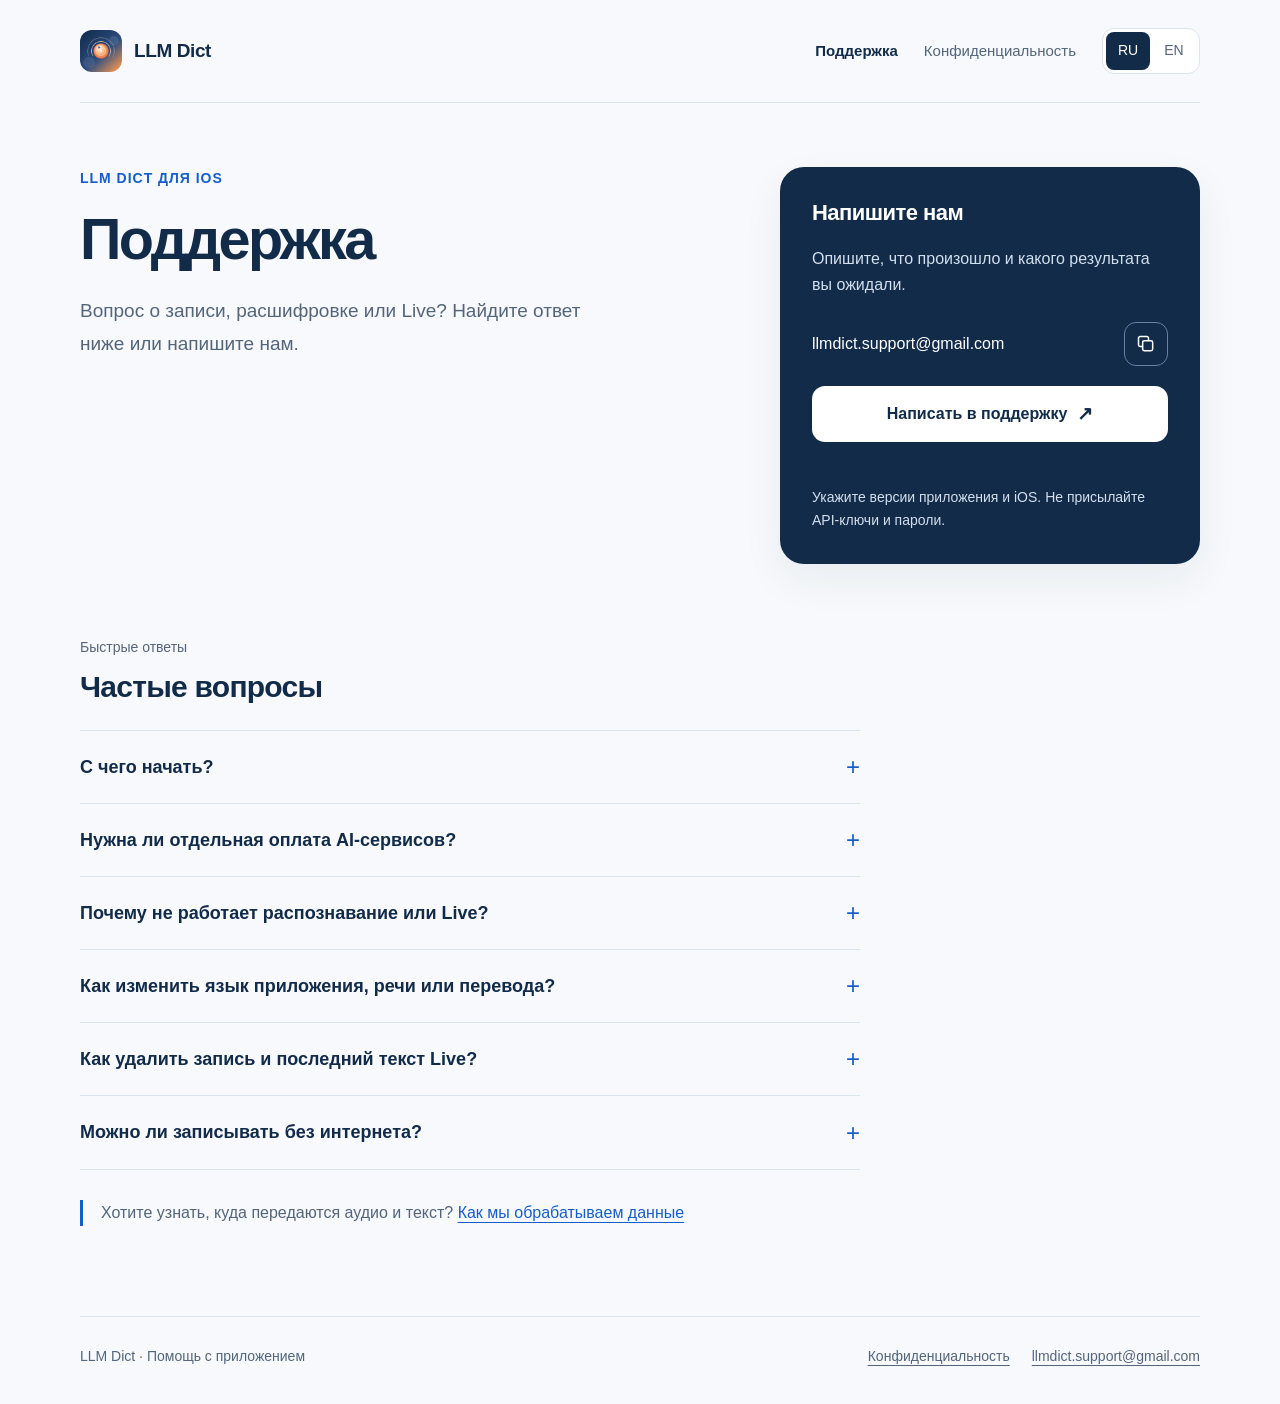
==== docs/index.html @ 2626f70a "Add bilingual LLM Dict support and privacy website" ====
<!doctype html>
<html lang="ru"><head><meta charset="utf-8"><meta name="viewport" content="width=device-width,initial-scale=1"><meta name="color-scheme" content="light"><meta name="theme-color" content="#112b49"><title>Поддержка · LLM Dict</title><meta name="description" content="Помощь с записью, распознаванием речи и Live в LLM Dict. Ответы на вопросы и связь с поддержкой."><meta name="referrer" content="strict-origin-when-cross-origin"><link rel="canonical" href="https://travinov.github.io/llmdict-support/"><link rel="alternate" hreflang="ru" href="https://travinov.github.io/llmdict-support/"><link rel="alternate" hreflang="en" href="https://travinov.github.io/llmdict-support/en/"><link rel="icon" type="image/png" href="./assets/app-icon.png"><link rel="apple-touch-icon" href="./assets/app-icon.png"><link rel="stylesheet" href="./assets/site.css"><script src="./assets/site.js" defer></script></head>
<body><a class="skip" href="#main">Перейти к содержимому</a><div class="wrap"><header class="header"><a class="brand" href="./"><img src="./assets/app-icon.png" alt="" width="42" height="42">LLM Dict</a><nav class="nav" aria-label="Основная навигация"><a href="./" aria-current="page">Поддержка</a><a href="./privacy/">Конфиденциальность</a><div class="languages" aria-label="Язык сайта"><a href="./" lang="ru" hreflang="ru" aria-label="Русский" aria-current="true">RU</a><a href="./en/" lang="en" hreflang="en" aria-label="English">EN</a></div></nav></header>
<main id="main"><div class="intro"><div><p class="eyebrow">LLM Dict для iOS</p><h1>Поддержка</h1><p class="lead">Вопрос о записи, расшифровке или Live? Найдите ответ ниже или напишите нам.</p></div>
<aside class="contact" aria-labelledby="contact-title"><h2 id="contact-title">Напишите нам</h2><p>Опишите, что произошло и какого результата вы ожидали.</p>
<div class="email-line"><a class="email" href="mailto:llmdict.support@gmail.com?subject=%D0%9F%D0%BE%D0%B4%D0%B4%D0%B5%D1%80%D0%B6%D0%BA%D0%B0%20LLM%20Dict&amp;body=%D0%97%D0%B4%D1%80%D0%B0%D0%B2%D1%81%D1%82%D0%B2%D1%83%D0%B9%D1%82%D0%B5%21%0D%0A%0D%0A%D0%9C%D0%BE%D0%B9%20%D0%B2%D0%BE%D0%BF%D1%80%D0%BE%D1%81%3A%0D%0A%0D%0A%D0%92%D0%B5%D1%80%D1%81%D0%B8%D1%8F%20%D0%BF%D1%80%D0%B8%D0%BB%D0%BE%D0%B6%D0%B5%D0%BD%D0%B8%D1%8F%3A%0D%0A%D0%92%D0%B5%D1%80%D1%81%D0%B8%D1%8F%20iOS%3A%0D%0A">llmdict.support<wbr>@gmail.com</a><button class="copy" type="button" data-copy-email="llmdict.support@gmail.com" data-success="Адрес скопирован" data-fallback="Выделите адрес выше и скопируйте его вручную." aria-label="Скопировать email" aria-describedby="copy-status"><svg viewBox="0 0 24 24" aria-hidden="true"><rect x="8" y="8" width="12" height="12" rx="2"/><path d="M15 8V5a2 2 0 0 0-2-2H5a2 2 0 0 0-2 2v8a2 2 0 0 0 2 2h3"/></svg></button></div>
<a class="primary" href="mailto:llmdict.support@gmail.com?subject=%D0%9F%D0%BE%D0%B4%D0%B4%D0%B5%D1%80%D0%B6%D0%BA%D0%B0%20LLM%20Dict&amp;body=%D0%97%D0%B4%D1%80%D0%B0%D0%B2%D1%81%D1%82%D0%B2%D1%83%D0%B9%D1%82%D0%B5%21%0D%0A%0D%0A%D0%9C%D0%BE%D0%B9%20%D0%B2%D0%BE%D0%BF%D1%80%D0%BE%D1%81%3A%0D%0A%0D%0A%D0%92%D0%B5%D1%80%D1%81%D0%B8%D1%8F%20%D0%BF%D1%80%D0%B8%D0%BB%D0%BE%D0%B6%D0%B5%D0%BD%D0%B8%D1%8F%3A%0D%0A%D0%92%D0%B5%D1%80%D1%81%D0%B8%D1%8F%20iOS%3A%0D%0A">Написать в поддержку <span aria-hidden="true">↗</span></a><span id="copy-status" class="copy-status" role="status" aria-live="polite"></span><p class="small">Укажите версии приложения и iOS. Не присылайте API-ключи и пароли.</p></aside></div>
<section class="faq" aria-labelledby="faq-title"><p class="section-label">Быстрые ответы</p><h2 id="faq-title">Частые вопросы</h2><details><summary>С чего начать?</summary><div class="answer"><ol><li>Разрешите доступ к микрофону и сделайте обычную запись.</li><li>Для распознавания откройте «Настройки → Сервисы и ключи», добавьте свой ключ нужного сервиса и проверьте подключение.</li><li>Выберите модель для распознавания или обработки текста. Затем откройте запись в библиотеке.</li></ol></div></details><details><summary>Нужна ли отдельная оплата AI-сервисов?</summary><div class="answer"><p>Для облачной обработки используются ваши учётные записи и API-ключи OpenAI, SaluteSpeech или GigaChat. Доступ, лимиты и стоимость определяет выбранный провайдер. Подписка на пользовательский чат и доступ к API могут оплачиваться отдельно.</p></div></details><details><summary>Почему не работает распознавание или Live?</summary><div class="answer"><p>Проверьте интернет, разрешение на микрофон, ключ, доступность выбранной модели и лимиты в кабинете провайдера. Для OpenAI также проверьте адрес API и доступность сервиса в вашем регионе.</p><p>Если ошибка повторяется, напишите её текст, название сервиса и шаги воспроизведения. Ключ присылать не нужно.</p></div></details><details><summary>Как изменить язык приложения, речи или перевода?</summary><div class="answer"><p>Язык меню выбирается в «Настройки → Язык приложения»: русский, английский или «Как на iPhone». Языки речи и перевода задаются отдельно в настройках Live. Выбор языка интерфейса не переводит сохранённые записи и ваши инструкции.</p></div></details><details><summary>Как удалить запись и последний текст Live?</summary><div class="answer"><p>В библиотеке смахните запись влево, нажмите удаление и подтвердите его. В текущей версии последний исходный текст Live хранится ещё и отдельно: после остановки Live откройте меню инструкций и выберите «Очистить экран».</p><p>Этот пункт доступен в режиме Live с выбором инструкций. Если используется другая модель, после остановки переключитесь на модель семейства gpt-realtime с поддержкой инструкций. Очистка экрана сама по себе не удаляет запись из библиотеки.</p></div></details><details><summary>Можно ли записывать без интернета?</summary><div class="answer"><p>Обычная запись, воспроизведение и локальное улучшение звука работают на устройстве. Облачное распознавание, обработка текста и Live требуют подключения к выбранному AI-сервису.</p></div></details></section>
<p class="note">Хотите узнать, куда передаются аудио и текст? <a href="./privacy/">Как мы обрабатываем данные</a></p></main><footer class="footer"><p>LLM Dict · Помощь с приложением</p><div class="footer-links"><a href="./privacy/">Конфиденциальность</a><a href="mailto:llmdict.support@gmail.com">llmdict.support@gmail.com</a></div></footer></div></body></html>
---- docs/assets/site.css ----
:root{color-scheme:light;--bg:#f7f9fc;--paper:#fff;--ink:#112b49;--muted:#53657a;--line:#dce4ef;--accent:#165dcc;--focus:#dd691e;--radius:24px;font-family:-apple-system,BlinkMacSystemFont,"Segoe UI",sans-serif;font-size:16px}
*{box-sizing:border-box}html{scroll-behavior:smooth;scroll-padding-top:28px}body{margin:0;background:var(--bg);color:var(--ink);line-height:1.65}a{color:var(--accent);text-underline-offset:4px}button,input{font:inherit}button,a,summary{-webkit-tap-highlight-color:transparent}a,button,summary{touch-action:manipulation}a:focus-visible,button:focus-visible,summary:focus-visible{outline:3px solid var(--focus);outline-offset:5px}::selection{background:#dbeafe}img{max-width:100%;display:block}.wrap{width:min(1120px,calc(100% - 64px));margin-inline:auto}.skip{position:absolute;left:24px;top:-100px;padding:12px 20px;background:var(--paper);z-index:5}.skip:focus{top:16px}
.header{display:flex;align-items:center;justify-content:space-between;gap:24px;padding-block:28px;border-bottom:1px solid var(--line)}.brand{display:flex;align-items:center;gap:12px;text-decoration:none;color:var(--ink);font-size:19px;font-weight:700;letter-spacing:-.4px}.brand img{width:42px;height:42px;border-radius:12px}.nav{display:flex;align-items:center;gap:26px}.nav>a{font-size:15px;color:var(--muted);text-decoration:none;padding-block:10px}.nav>a[aria-current=page]{color:var(--ink);font-weight:650}.languages{display:flex;gap:2px;border:1px solid var(--line);padding:3px;border-radius:12px;background:var(--paper)}.languages a{display:grid;place-items:center;min-height:38px;min-width:44px;padding:3px 11px;color:var(--muted);font-size:14px;text-decoration:none;border-radius:8px}.languages a[aria-current=true]{background:var(--ink);color:white}
main{padding-block:64px 72px}.intro{display:grid;grid-template-columns:1fr 420px;gap:72px;align-items:start}.eyebrow{margin:0 0 18px;color:var(--accent);font-size:14px;font-weight:650;letter-spacing:.07em;text-transform:uppercase}h1{font-size:clamp(2.2rem,4.5vw,3.65rem);letter-spacing:-.045em;line-height:1.1;font-weight:680;margin:0 0 24px;max-width:650px}h2{font-size:1.55rem;line-height:1.3;letter-spacing:-.025em;margin:0 0 18px}p{margin:0 0 18px}.lead{font-size:19px;color:var(--muted);max-width:540px;line-height:1.7}.contact{background:var(--ink);color:#fff;border-radius:var(--radius);padding:32px;box-shadow:0 16px 40px #142d4610}.contact h2{font-size:22px}.contact p{color:#d3dfed;font-size:16px}.contact .email{font-size:16px;color:#fff;text-decoration:none;overflow-wrap:anywhere}.contact .email:hover{text-decoration:underline}.contact .email-line{display:flex;align-items:center;gap:8px;justify-content:space-between;margin-block:24px 20px}.copy{display:grid;place-items:center;flex:none;width:44px;height:44px;border:1px solid #6682a3;border-radius:12px;background:transparent;color:white;cursor:pointer}.copy:hover{background:#294463}.copy svg{width:20px;height:20px;fill:none;stroke:currentColor;stroke-width:1.8}.primary{display:flex;align-items:center;justify-content:center;gap:10px;min-height:50px;padding:12px 18px;border-radius:13px;background:#fff;color:var(--ink);font-weight:650;text-decoration:none;transition:background .18s,transform .18s}.primary:hover{background:#eaf2ff;transform:translateY(-1px)}.primary span{font-size:19px}.copy-status{display:block;min-height:24px;margin-top:8px;color:#d3dfed;font-size:14px}.contact .small{font-size:14px;margin:12px 0 0;color:#d3dfed}
.faq{max-width:780px;margin-top:72px}.section-label{color:var(--muted);font-size:14px;margin:0 0 8px}.faq>h2{font-size:30px;margin-bottom:24px}.faq details{border-top:1px solid var(--line)}.faq details:last-child{border-bottom:1px solid var(--line)}summary{display:flex;align-items:center;justify-content:space-between;gap:20px;padding:23px 0;font-size:18px;font-weight:590;line-height:1.45;list-style:none;cursor:pointer}summary::-webkit-details-marker{display:none}summary::after{content:'+';font-size:24px;line-height:1;font-weight:400;flex:none;color:var(--accent)}details[open] summary::after{content:'−'}.answer{padding:0 34px 24px 0;color:var(--muted)}.answer p:last-child{margin-bottom:0}.answer ol{padding-left:22px;margin:0}.answer li+li{margin-top:8px}.note{border-left:3px solid var(--accent);padding-left:18px;margin-top:30px;color:var(--muted);font-size:16px;max-width:760px}
.footer{display:flex;flex-wrap:wrap;align-items:center;justify-content:space-between;gap:16px;padding-block:28px 36px;border-top:1px solid var(--line);font-size:14px;color:var(--muted)}.footer p{margin:0}.footer a{color:var(--muted)}.footer-links{display:flex;flex-wrap:wrap;gap:22px}.legal-head{max-width:860px;min-width:0}.legal-head h1{font-size:clamp(2rem,4.2vw,3.1rem);overflow-wrap:anywhere;hyphens:auto}.updated{font-size:14px;color:var(--muted);margin-bottom:18px}.legal-layout{display:grid;grid-template-columns:220px minmax(0,1fr);gap:60px;margin-top:46px}.contents{font-size:14px;align-self:start;position:sticky;top:30px}.contents p{font-weight:650;color:var(--ink)}.contents a{display:block;text-decoration:none;color:var(--muted);padding:7px 0}.contents a:hover{color:var(--accent)}.legal{max-width:750px}.legal section+section{margin-top:40px;padding-top:36px;border-top:1px solid var(--line)}.legal p,.legal li{color:var(--muted)}.legal strong{color:var(--ink)}.legal ul{padding-left:22px}.legal li+li{margin-top:8px}.legal h2{scroll-margin-top:30px}.legal a{overflow-wrap:anywhere}.data-list{display:grid;gap:0;margin:22px 0}.data-list>div{padding:16px 0;border-bottom:1px solid var(--line)}.data-list dt{font-weight:650;margin-bottom:4px}.data-list dd{margin:0;color:var(--muted)}.owner{margin-top:24px;font-size:16px;color:var(--muted)}
@media(max-width:900px){.intro{grid-template-columns:1fr 360px;gap:32px}.nav{gap:16px}.legal-layout{grid-template-columns:170px minmax(0,1fr);gap:32px}.contact{padding:26px}}
@media(max-width:700px){.wrap{width:calc(100% - 40px)}.header{position:relative;padding-block:20px;gap:20px;flex-wrap:wrap}.nav{width:100%;justify-content:space-between;gap:12px}.languages{position:absolute;top:20px;right:0;margin-left:0}.brand{padding-right:108px}.brand img{width:36px;height:36px}.nav>a{font-size:14px}main{padding-block:40px 48px}.intro{grid-template-columns:1fr;gap:26px}h1{font-size:2.55rem;margin-bottom:20px}.lead{font-size:18px}.eyebrow{margin-bottom:14px}.contact{padding:26px}.faq{margin-top:46px}.faq>h2{font-size:27px}summary{font-size:17px;padding-block:21px}.answer{padding-right:8px}.footer{align-items:flex-start;flex-direction:column;padding-block:24px}.legal-layout{grid-template-columns:1fr;gap:32px;margin-top:28px}.contents{position:static;border-bottom:1px solid var(--line);padding-bottom:22px}.legal h2{font-size:23px}}
@media(prefers-reduced-motion:reduce){html{scroll-behavior:auto}*,*::before,*::after{transition:none!important;animation:none!important}.primary:hover{transform:none}}
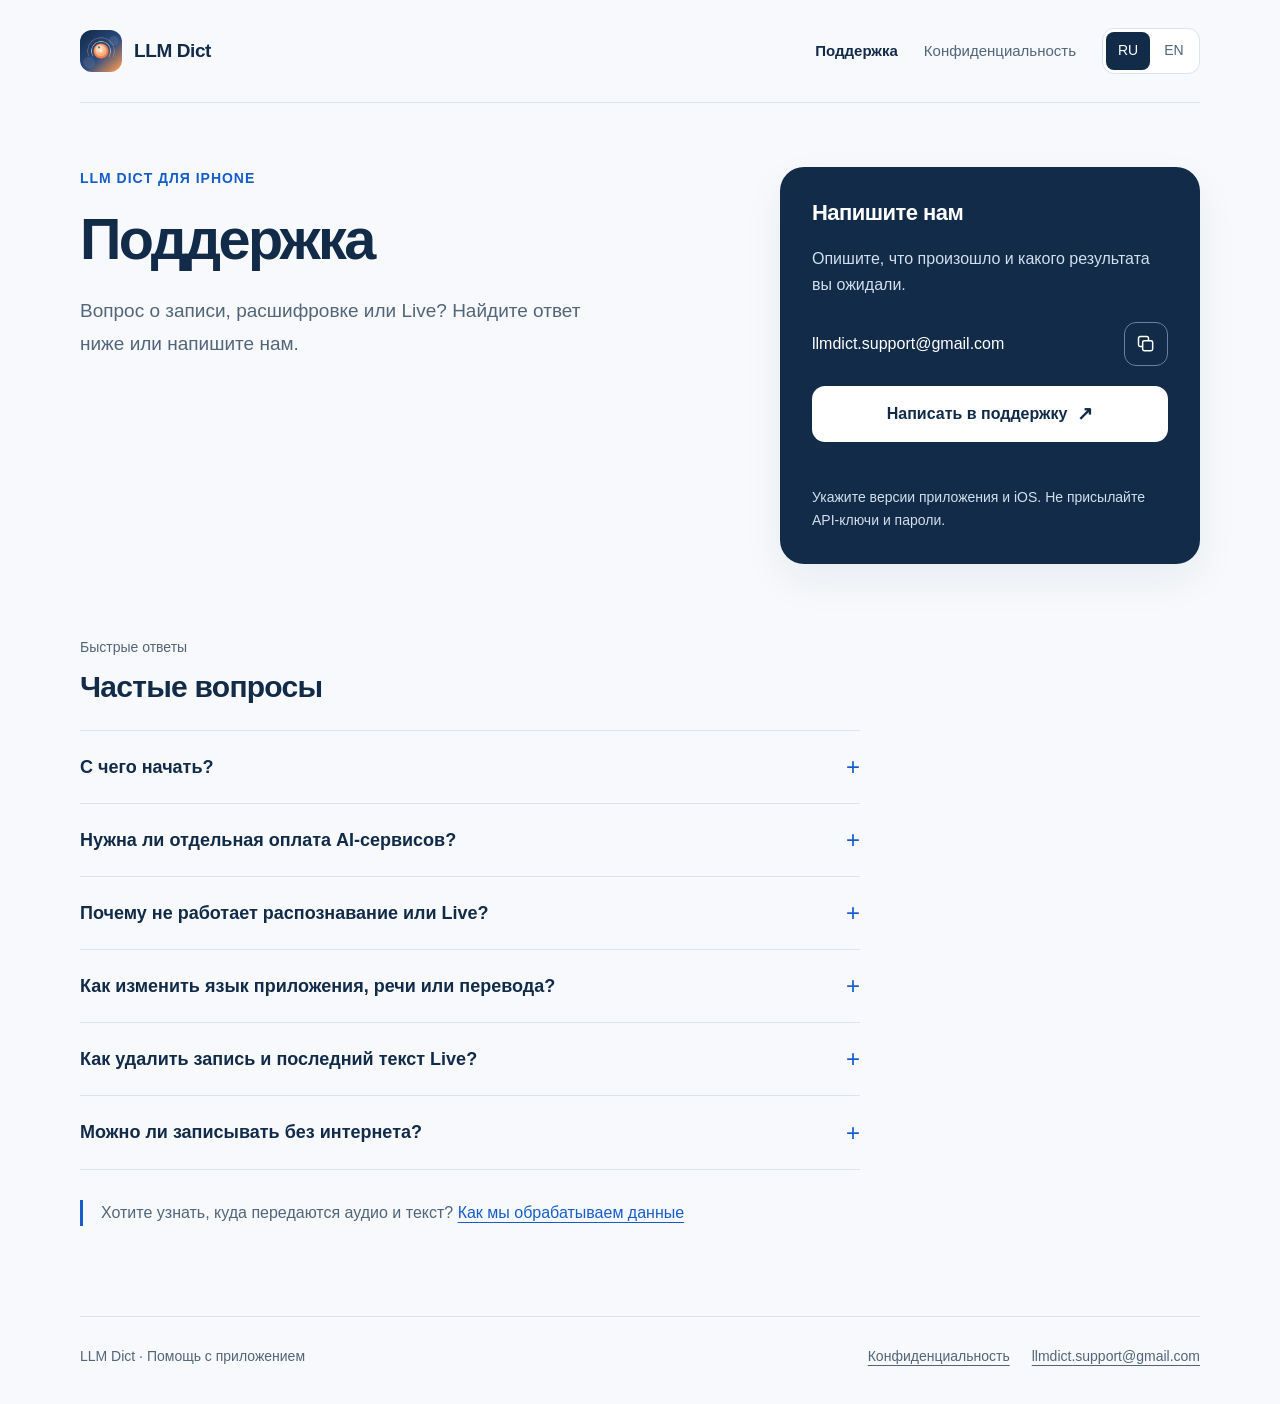
==== commit 2a3efa31: "Align support and privacy pages with OpenAI-only iPhone release" ====
--- a/docs/index.html
+++ b/docs/index.html
@@ -1,9 +1,9 @@
 <!doctype html>
 <html lang="ru"><head><meta charset="utf-8"><meta name="viewport" content="width=device-width,initial-scale=1"><meta name="color-scheme" content="light"><meta name="theme-color" content="#112b49"><title>Поддержка · LLM Dict</title><meta name="description" content="Помощь с записью, распознаванием речи и Live в LLM Dict. Ответы на вопросы и связь с поддержкой."><meta name="referrer" content="strict-origin-when-cross-origin"><link rel="canonical" href="https://travinov.github.io/llmdict-support/"><link rel="alternate" hreflang="ru" href="https://travinov.github.io/llmdict-support/"><link rel="alternate" hreflang="en" href="https://travinov.github.io/llmdict-support/en/"><link rel="icon" type="image/png" href="./assets/app-icon.png"><link rel="apple-touch-icon" href="./assets/app-icon.png"><link rel="stylesheet" href="./assets/site.css"><script src="./assets/site.js" defer></script></head>
 <body><a class="skip" href="#main">Перейти к содержимому</a><div class="wrap"><header class="header"><a class="brand" href="./"><img src="./assets/app-icon.png" alt="" width="42" height="42">LLM Dict</a><nav class="nav" aria-label="Основная навигация"><a href="./" aria-current="page">Поддержка</a><a href="./privacy/">Конфиденциальность</a><div class="languages" aria-label="Язык сайта"><a href="./" lang="ru" hreflang="ru" aria-label="Русский" aria-current="true">RU</a><a href="./en/" lang="en" hreflang="en" aria-label="English">EN</a></div></nav></header>
-<main id="main"><div class="intro"><div><p class="eyebrow">LLM Dict для iOS</p><h1>Поддержка</h1><p class="lead">Вопрос о записи, расшифровке или Live? Найдите ответ ниже или напишите нам.</p></div>
+<main id="main"><div class="intro"><div><p class="eyebrow">LLM Dict для iPhone</p><h1>Поддержка</h1><p class="lead">Вопрос о записи, расшифровке или Live? Найдите ответ ниже или напишите нам.</p></div>
 <aside class="contact" aria-labelledby="contact-title"><h2 id="contact-title">Напишите нам</h2><p>Опишите, что произошло и какого результата вы ожидали.</p>
 <div class="email-line"><a class="email" href="mailto:llmdict.support@gmail.com?subject=%D0%9F%D0%BE%D0%B4%D0%B4%D0%B5%D1%80%D0%B6%D0%BA%D0%B0%20LLM%20Dict&amp;body=%D0%97%D0%B4%D1%80%D0%B0%D0%B2%D1%81%D1%82%D0%B2%D1%83%D0%B9%D1%82%D0%B5%21%0D%0A%0D%0A%D0%9C%D0%BE%D0%B9%20%D0%B2%D0%BE%D0%BF%D1%80%D0%BE%D1%81%3A%0D%0A%0D%0A%D0%92%D0%B5%D1%80%D1%81%D0%B8%D1%8F%20%D0%BF%D1%80%D0%B8%D0%BB%D0%BE%D0%B6%D0%B5%D0%BD%D0%B8%D1%8F%3A%0D%0A%D0%92%D0%B5%D1%80%D1%81%D0%B8%D1%8F%20iOS%3A%0D%0A">llmdict.support<wbr>@gmail.com</a><button class="copy" type="button" data-copy-email="llmdict.support@gmail.com" data-success="Адрес скопирован" data-fallback="Выделите адрес выше и скопируйте его вручную." aria-label="Скопировать email" aria-describedby="copy-status"><svg viewBox="0 0 24 24" aria-hidden="true"><rect x="8" y="8" width="12" height="12" rx="2"/><path d="M15 8V5a2 2 0 0 0-2-2H5a2 2 0 0 0-2 2v8a2 2 0 0 0 2 2h3"/></svg></button></div>
 <a class="primary" href="mailto:llmdict.support@gmail.com?subject=%D0%9F%D0%BE%D0%B4%D0%B4%D0%B5%D1%80%D0%B6%D0%BA%D0%B0%20LLM%20Dict&amp;body=%D0%97%D0%B4%D1%80%D0%B0%D0%B2%D1%81%D1%82%D0%B2%D1%83%D0%B9%D1%82%D0%B5%21%0D%0A%0D%0A%D0%9C%D0%BE%D0%B9%20%D0%B2%D0%BE%D0%BF%D1%80%D0%BE%D1%81%3A%0D%0A%0D%0A%D0%92%D0%B5%D1%80%D1%81%D0%B8%D1%8F%20%D0%BF%D1%80%D0%B8%D0%BB%D0%BE%D0%B6%D0%B5%D0%BD%D0%B8%D1%8F%3A%0D%0A%D0%92%D0%B5%D1%80%D1%81%D0%B8%D1%8F%20iOS%3A%0D%0A">Написать в поддержку <span aria-hidden="true">↗</span></a><span id="copy-status" class="copy-status" role="status" aria-live="polite"></span><p class="small">Укажите версии приложения и iOS. Не присылайте API-ключи и пароли.</p></aside></div>
-<section class="faq" aria-labelledby="faq-title"><p class="section-label">Быстрые ответы</p><h2 id="faq-title">Частые вопросы</h2><details><summary>С чего начать?</summary><div class="answer"><ol><li>Разрешите доступ к микрофону и сделайте обычную запись.</li><li>Для распознавания откройте «Настройки → Сервисы и ключи», добавьте свой ключ нужного сервиса и проверьте подключение.</li><li>Выберите модель для распознавания или обработки текста. Затем откройте запись в библиотеке.</li></ol></div></details><details><summary>Нужна ли отдельная оплата AI-сервисов?</summary><div class="answer"><p>Для облачной обработки используются ваши учётные записи и API-ключи OpenAI, SaluteSpeech или GigaChat. Доступ, лимиты и стоимость определяет выбранный провайдер. Подписка на пользовательский чат и доступ к API могут оплачиваться отдельно.</p></div></details><details><summary>Почему не работает распознавание или Live?</summary><div class="answer"><p>Проверьте интернет, разрешение на микрофон, ключ, доступность выбранной модели и лимиты в кабинете провайдера. Для OpenAI также проверьте адрес API и доступность сервиса в вашем регионе.</p><p>Если ошибка повторяется, напишите её текст, название сервиса и шаги воспроизведения. Ключ присылать не нужно.</p></div></details><details><summary>Как изменить язык приложения, речи или перевода?</summary><div class="answer"><p>Язык меню выбирается в «Настройки → Язык приложения»: русский, английский или «Как на iPhone». Языки речи и перевода задаются отдельно в настройках Live. Выбор языка интерфейса не переводит сохранённые записи и ваши инструкции.</p></div></details><details><summary>Как удалить запись и последний текст Live?</summary><div class="answer"><p>В библиотеке смахните запись влево, нажмите удаление и подтвердите его. В текущей версии последний исходный текст Live хранится ещё и отдельно: после остановки Live откройте меню инструкций и выберите «Очистить экран».</p><p>Этот пункт доступен в режиме Live с выбором инструкций. Если используется другая модель, после остановки переключитесь на модель семейства gpt-realtime с поддержкой инструкций. Очистка экрана сама по себе не удаляет запись из библиотеки.</p></div></details><details><summary>Можно ли записывать без интернета?</summary><div class="answer"><p>Обычная запись, воспроизведение и локальное улучшение звука работают на устройстве. Облачное распознавание, обработка текста и Live требуют подключения к выбранному AI-сервису.</p></div></details></section>
+<section class="faq" aria-labelledby="faq-title"><p class="section-label">Быстрые ответы</p><h2 id="faq-title">Частые вопросы</h2><details><summary>С чего начать?</summary><div class="answer"><ol><li>Разрешите доступ к микрофону и сделайте обычную запись.</li><li>Для распознавания откройте «Настройки → Сервисы и ключи», прочитайте пояснение о передаче данных, отметьте согласие, добавьте свой OpenAI API key и проверьте подключение.</li><li>Выберите модель для распознавания или обработки текста. Затем откройте запись в библиотеке.</li></ol></div></details><details><summary>Нужна ли отдельная оплата AI-сервисов?</summary><div class="answer"><p>Для облачной обработки используются ваши учётные записи и API-ключи OpenAI. Доступ, лимиты и стоимость определяет выбранный провайдер. Подписка на пользовательский чат и доступ к API могут оплачиваться отдельно.</p></div></details><details><summary>Почему не работает распознавание или Live?</summary><div class="answer"><p>Проверьте согласие на передачу данных в настройках сервиса, интернет, разрешение на микрофон, ключ, доступность выбранной модели и лимиты в кабинете провайдера. Для OpenAI также проверьте адрес API и доступность сервиса в вашем регионе.</p><p>Если ошибка повторяется, напишите её текст, название сервиса и шаги воспроизведения. Ключ присылать не нужно.</p></div></details><details><summary>Как изменить язык приложения, речи или перевода?</summary><div class="answer"><p>Язык меню выбирается в «Настройки → Язык приложения»: русский, английский или «Как на iPhone». Языки речи и перевода задаются отдельно в настройках Live. Выбор языка интерфейса не переводит сохранённые записи и ваши инструкции.</p></div></details><details><summary>Как удалить запись и последний текст Live?</summary><div class="answer"><p>В библиотеке смахните запись влево, нажмите удаление и подтвердите его. В версии 1.0 удаляются запись, связанные аудиофайлы и текст, включая сохранённую копию последнего Live-текста, если она относится к этой записи.</p><p>Команда «Очистить экран» в меню инструкций Live очищает текущий экран и его сохранённое состояние, но сама по себе не удаляет запись из библиотеки.</p></div></details><details><summary>Можно ли записывать без интернета?</summary><div class="answer"><p>Обычная запись, воспроизведение и локальное улучшение звука работают на устройстве. Облачное распознавание, обработка текста и Live требуют подключения к выбранному AI-сервису.</p></div></details></section>
 <p class="note">Хотите узнать, куда передаются аудио и текст? <a href="./privacy/">Как мы обрабатываем данные</a></p></main><footer class="footer"><p>LLM Dict · Помощь с приложением</p><div class="footer-links"><a href="./privacy/">Конфиденциальность</a><a href="mailto:llmdict.support@gmail.com">llmdict.support@gmail.com</a></div></footer></div></body></html>
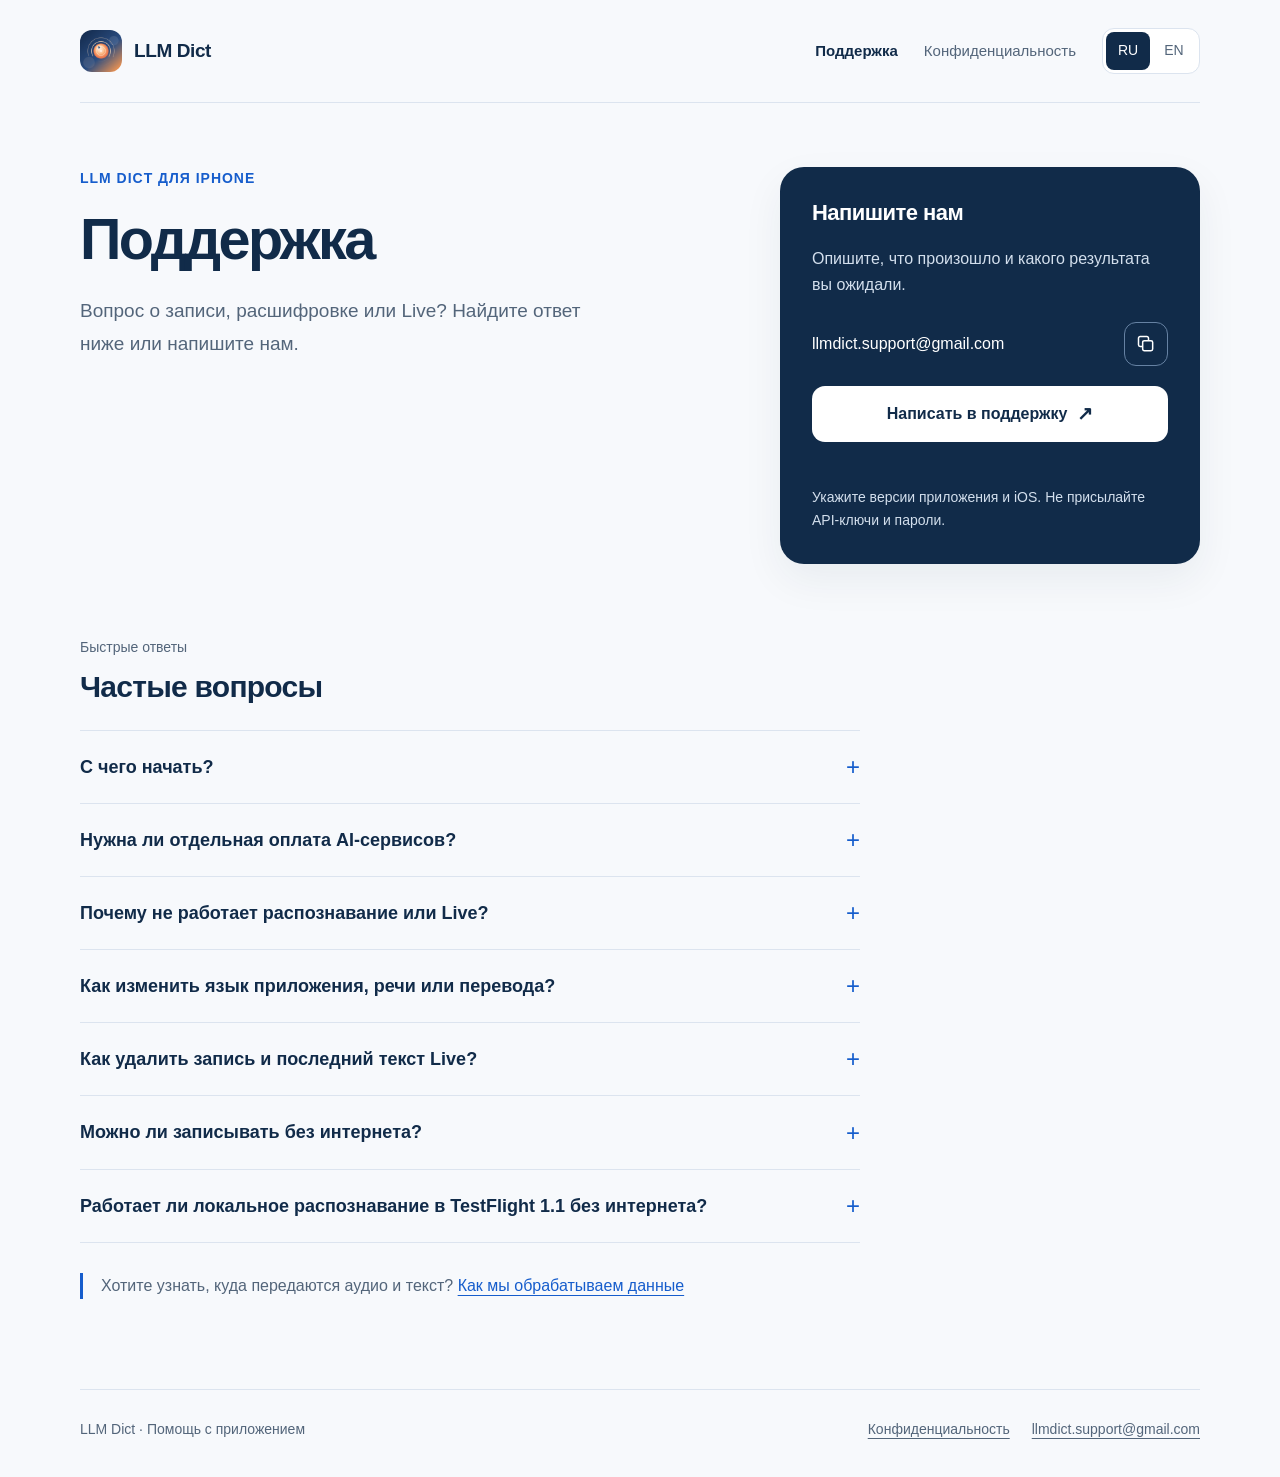
==== commit f4b305d1: "Document TestFlight 1.1 local Whisper and restored cloud services" ====
--- a/docs/index.html
+++ b/docs/index.html
@@ -5,5 +5,5 @@
 <aside class="contact" aria-labelledby="contact-title"><h2 id="contact-title">Напишите нам</h2><p>Опишите, что произошло и какого результата вы ожидали.</p>
 <div class="email-line"><a class="email" href="mailto:llmdict.support@gmail.com?subject=%D0%9F%D0%BE%D0%B4%D0%B4%D0%B5%D1%80%D0%B6%D0%BA%D0%B0%20LLM%20Dict&amp;body=%D0%97%D0%B4%D1%80%D0%B0%D0%B2%D1%81%D1%82%D0%B2%D1%83%D0%B9%D1%82%D0%B5%21%0D%0A%0D%0A%D0%9C%D0%BE%D0%B9%20%D0%B2%D0%BE%D0%BF%D1%80%D0%BE%D1%81%3A%0D%0A%0D%0A%D0%92%D0%B5%D1%80%D1%81%D0%B8%D1%8F%20%D0%BF%D1%80%D0%B8%D0%BB%D0%BE%D0%B6%D0%B5%D0%BD%D0%B8%D1%8F%3A%0D%0A%D0%92%D0%B5%D1%80%D1%81%D0%B8%D1%8F%20iOS%3A%0D%0A">llmdict.support<wbr>@gmail.com</a><button class="copy" type="button" data-copy-email="llmdict.support@gmail.com" data-success="Адрес скопирован" data-fallback="Выделите адрес выше и скопируйте его вручную." aria-label="Скопировать email" aria-describedby="copy-status"><svg viewBox="0 0 24 24" aria-hidden="true"><rect x="8" y="8" width="12" height="12" rx="2"/><path d="M15 8V5a2 2 0 0 0-2-2H5a2 2 0 0 0-2 2v8a2 2 0 0 0 2 2h3"/></svg></button></div>
 <a class="primary" href="mailto:llmdict.support@gmail.com?subject=%D0%9F%D0%BE%D0%B4%D0%B4%D0%B5%D1%80%D0%B6%D0%BA%D0%B0%20LLM%20Dict&amp;body=%D0%97%D0%B4%D1%80%D0%B0%D0%B2%D1%81%D1%82%D0%B2%D1%83%D0%B9%D1%82%D0%B5%21%0D%0A%0D%0A%D0%9C%D0%BE%D0%B9%20%D0%B2%D0%BE%D0%BF%D1%80%D0%BE%D1%81%3A%0D%0A%0D%0A%D0%92%D0%B5%D1%80%D1%81%D0%B8%D1%8F%20%D0%BF%D1%80%D0%B8%D0%BB%D0%BE%D0%B6%D0%B5%D0%BD%D0%B8%D1%8F%3A%0D%0A%D0%92%D0%B5%D1%80%D1%81%D0%B8%D1%8F%20iOS%3A%0D%0A">Написать в поддержку <span aria-hidden="true">↗</span></a><span id="copy-status" class="copy-status" role="status" aria-live="polite"></span><p class="small">Укажите версии приложения и iOS. Не присылайте API-ключи и пароли.</p></aside></div>
-<section class="faq" aria-labelledby="faq-title"><p class="section-label">Быстрые ответы</p><h2 id="faq-title">Частые вопросы</h2><details><summary>С чего начать?</summary><div class="answer"><ol><li>Разрешите доступ к микрофону и сделайте обычную запись.</li><li>Для распознавания откройте «Настройки → Сервисы и ключи», прочитайте пояснение о передаче данных, отметьте согласие, добавьте свой OpenAI API key и проверьте подключение.</li><li>Выберите модель для распознавания или обработки текста. Затем откройте запись в библиотеке.</li></ol></div></details><details><summary>Нужна ли отдельная оплата AI-сервисов?</summary><div class="answer"><p>Для облачной обработки используются ваши учётные записи и API-ключи OpenAI. Доступ, лимиты и стоимость определяет выбранный провайдер. Подписка на пользовательский чат и доступ к API могут оплачиваться отдельно.</p></div></details><details><summary>Почему не работает распознавание или Live?</summary><div class="answer"><p>Проверьте согласие на передачу данных в настройках сервиса, интернет, разрешение на микрофон, ключ, доступность выбранной модели и лимиты в кабинете провайдера. Для OpenAI также проверьте адрес API и доступность сервиса в вашем регионе.</p><p>Если ошибка повторяется, напишите её текст, название сервиса и шаги воспроизведения. Ключ присылать не нужно.</p></div></details><details><summary>Как изменить язык приложения, речи или перевода?</summary><div class="answer"><p>Язык меню выбирается в «Настройки → Язык приложения»: русский, английский или «Как на iPhone». Языки речи и перевода задаются отдельно в настройках Live. Выбор языка интерфейса не переводит сохранённые записи и ваши инструкции.</p></div></details><details><summary>Как удалить запись и последний текст Live?</summary><div class="answer"><p>В библиотеке смахните запись влево, нажмите удаление и подтвердите его. В версии 1.0 удаляются запись, связанные аудиофайлы и текст, включая сохранённую копию последнего Live-текста, если она относится к этой записи.</p><p>Команда «Очистить экран» в меню инструкций Live очищает текущий экран и его сохранённое состояние, но сама по себе не удаляет запись из библиотеки.</p></div></details><details><summary>Можно ли записывать без интернета?</summary><div class="answer"><p>Обычная запись, воспроизведение и локальное улучшение звука работают на устройстве. Облачное распознавание, обработка текста и Live требуют подключения к выбранному AI-сервису.</p></div></details></section>
+<section class="faq" aria-labelledby="faq-title"><p class="section-label">Быстрые ответы</p><h2 id="faq-title">Частые вопросы</h2><details><summary>С чего начать?</summary><div class="answer"><ol><li>Разрешите доступ к микрофону и сделайте обычную запись.</li><li>Для распознавания откройте «Настройки → Сервисы и ключи», прочитайте пояснение о передаче данных, отметьте согласие, добавьте свой OpenAI API key и проверьте подключение.</li><li>Выберите модель для распознавания или обработки текста. Затем откройте запись в библиотеке.</li></ol></div></details><details><summary>Нужна ли отдельная оплата AI-сервисов?</summary><div class="answer"><p>Для облачной обработки используются ваши учётные записи и API-ключи OpenAI. Доступ, лимиты и стоимость определяет выбранный провайдер. Подписка на пользовательский чат и доступ к API могут оплачиваться отдельно.</p></div></details><details><summary>Почему не работает распознавание или Live?</summary><div class="answer"><p>Проверьте согласие на передачу данных в настройках сервиса, интернет, разрешение на микрофон, ключ, доступность выбранной модели и лимиты в кабинете провайдера. Для OpenAI также проверьте адрес API и доступность сервиса в вашем регионе.</p><p>Если ошибка повторяется, напишите её текст, название сервиса и шаги воспроизведения. Ключ присылать не нужно.</p></div></details><details><summary>Как изменить язык приложения, речи или перевода?</summary><div class="answer"><p>Язык меню выбирается в «Настройки → Язык приложения»: русский, английский или «Как на iPhone». Языки речи и перевода задаются отдельно в настройках Live. Выбор языка интерфейса не переводит сохранённые записи и ваши инструкции.</p></div></details><details><summary>Как удалить запись и последний текст Live?</summary><div class="answer"><p>В библиотеке смахните запись влево, нажмите удаление и подтвердите его. В версии 1.0 удаляются запись, связанные аудиофайлы и текст, включая сохранённую копию последнего Live-текста, если она относится к этой записи.</p><p>Команда «Очистить экран» в меню инструкций Live очищает текущий экран и его сохранённое состояние, но сама по себе не удаляет запись из библиотеки.</p></div></details><details><summary>Можно ли записывать без интернета?</summary><div class="answer"><p>Обычная запись, воспроизведение и локальное улучшение звука работают на устройстве. Облачное распознавание, обработка текста и Live требуют подключения к выбранному AI-сервису.</p></div></details><details><summary>Работает ли локальное распознавание в TestFlight 1.1 без интернета?</summary><div class="answer"><p>Да. В «Настройки → Локальная транскрибация» скачайте модель и включите «Транскрибация на устройстве». Это общий режим для записей и Live. Интернет нужен для скачивания; затем Whisper работает на iPhone. Скорость зависит от устройства. При отставании Live аудио сохраняется для распознавания в библиотеке. Для оформления через GigaChat или OpenAI нужен интернет.</p></div></details></section>
 <p class="note">Хотите узнать, куда передаются аудио и текст? <a href="./privacy/">Как мы обрабатываем данные</a></p></main><footer class="footer"><p>LLM Dict · Помощь с приложением</p><div class="footer-links"><a href="./privacy/">Конфиденциальность</a><a href="mailto:llmdict.support@gmail.com">llmdict.support@gmail.com</a></div></footer></div></body></html>
